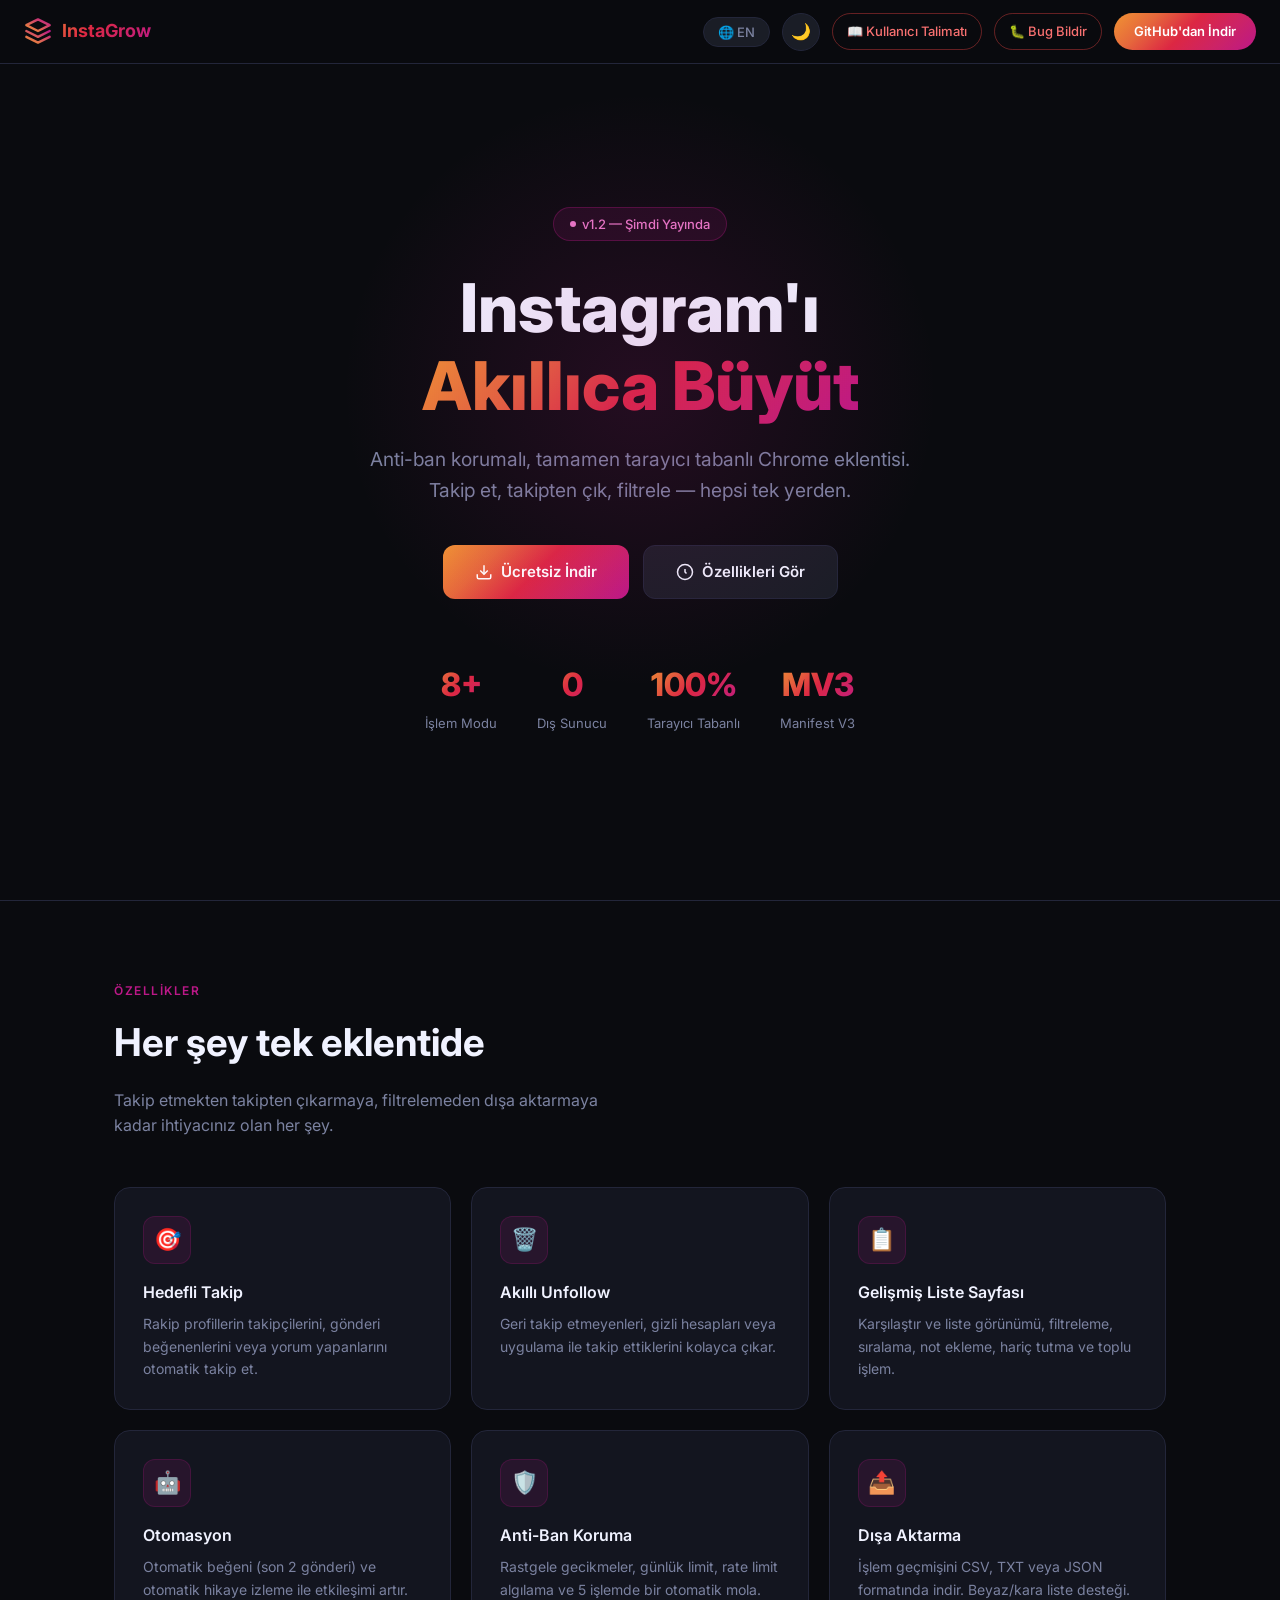
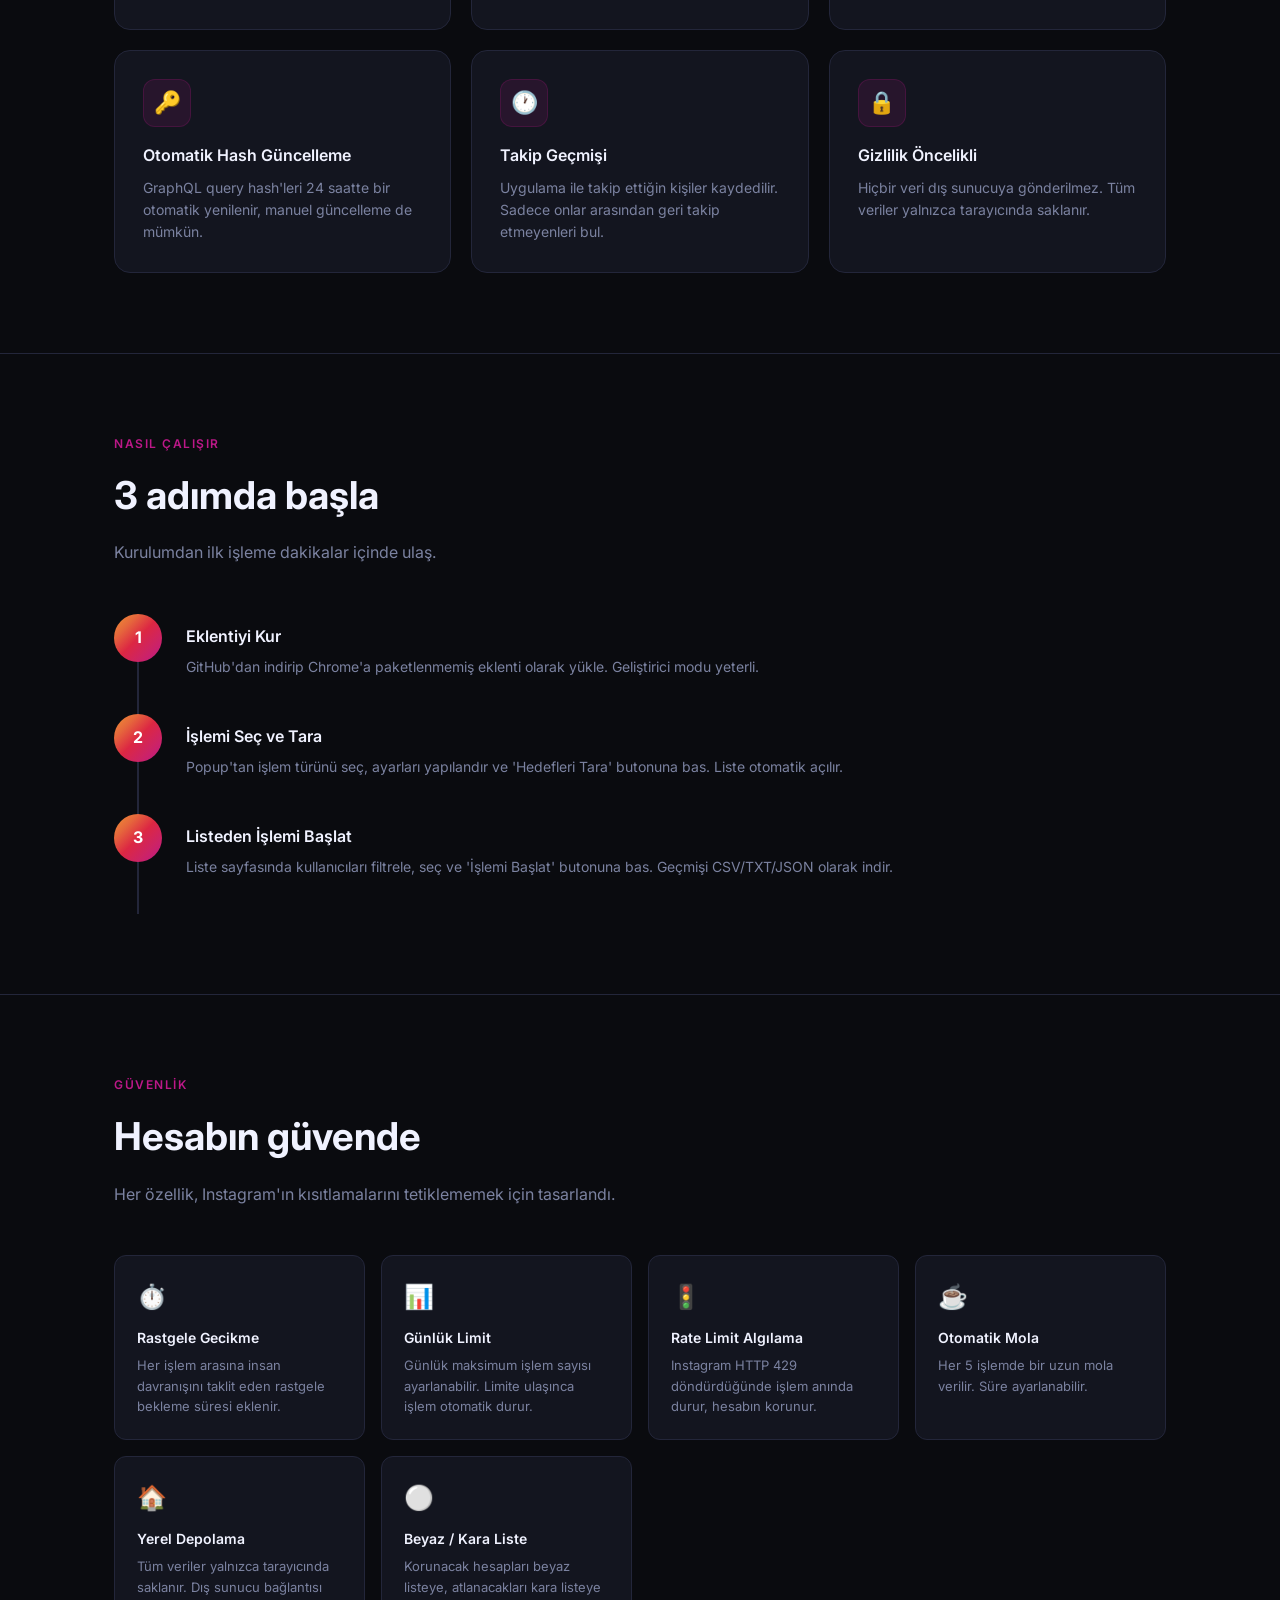
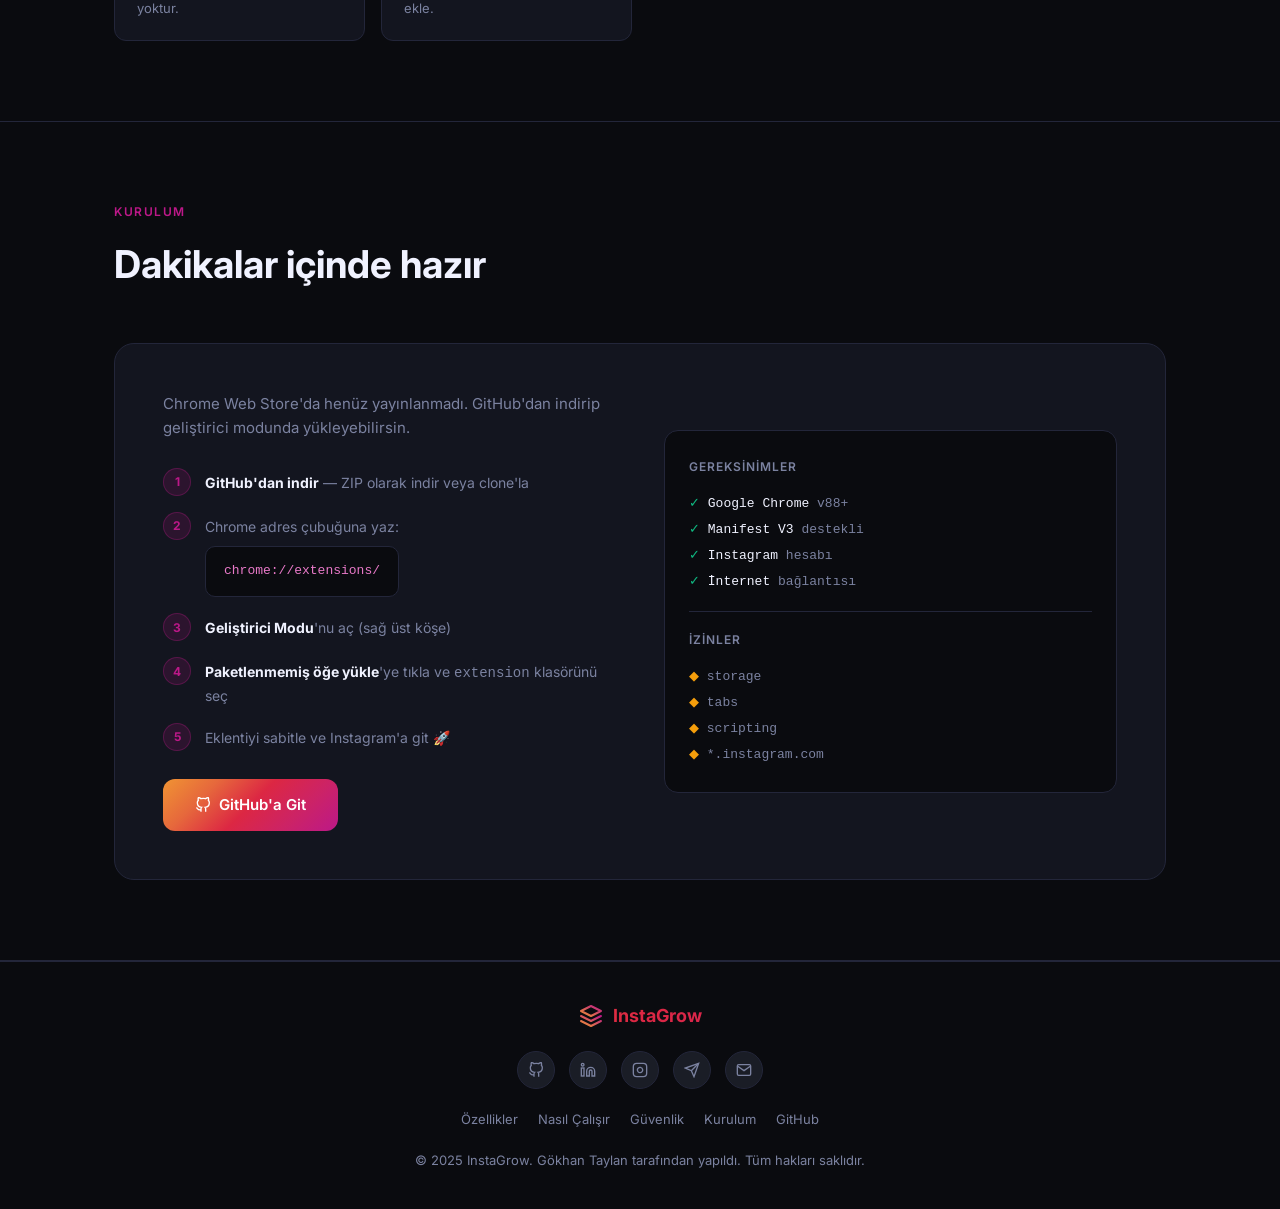
==== pages/index.html @ 7094f522 "feat: v1.2 release — UI refactor, tanıtım sayfası & kılavuz EKLENTI DEĞİŞİKLİKLERİ - "İşlemi Başlat"" ====
<!DOCTYPE html>
<html lang="tr" data-theme="dark">
<head>
  <meta charset="UTF-8">
  <meta name="viewport" content="width=device-width, initial-scale=1.0">
  <title>InstaGrow — All-in-One Instagram Otomasyon Aracı</title>
  <meta name="description" content="Instagram hesabınızı güvenli ve organik olarak büyütün. Anti-ban korumalı Chrome eklentisi.">
  <link rel="preconnect" href="https://fonts.googleapis.com">
  <link href="https://fonts.googleapis.com/css2?family=Inter:wght@300;400;500;600;700;800&display=swap" rel="stylesheet">
  <style>
    :root {
      --bg: #0a0b0f;
      --bg2: #111318;
      --bg3: #1a1d26;
      --border: #23263a;
      --text: #f0f2ff;
      --muted: #7b82a0;
      --accent: #bc1888;
      --accent2: #f09433;
      --grad: linear-gradient(135deg, #f09433 0%, #e6683c 25%, #dc2743 50%, #cc2366 75%, #bc1888 100%);
      --card-bg: #13151f;
      --shadow: 0 8px 40px rgba(0,0,0,0.5);
    }
    [data-theme="light"] {
      --bg: #f5f6fa;
      --bg2: #ffffff;
      --bg3: #eef0f8;
      --border: #dde0f0;
      --text: #0d0f1a;
      --muted: #6b7280;
      --card-bg: #ffffff;
      --shadow: 0 8px 40px rgba(0,0,0,0.08);
    }
    * { box-sizing: border-box; margin: 0; padding: 0; }
    html { scroll-behavior: smooth; }
    body {
      font-family: 'Inter', sans-serif;
      background: var(--bg);
      color: var(--text);
      line-height: 1.6;
      transition: background 0.3s, color 0.3s;
    }
    a { text-decoration: none; color: inherit; }

    /* NAV */
    nav {
      position: fixed; top: 0; left: 0; right: 0; z-index: 100;
      background: rgba(10,11,15,0.85);
      backdrop-filter: blur(16px);
      border-bottom: 1px solid var(--border);
      padding: 0 24px;
      height: 64px;
      display: flex; align-items: center; justify-content: space-between;
      transition: background 0.3s;
    }
    [data-theme="light"] nav { background: rgba(245,246,250,0.9); }
    .nav-logo {
      display: flex; align-items: center; gap: 10px;
      font-size: 18px; font-weight: 700;
      background: var(--grad); -webkit-background-clip: text; -webkit-text-fill-color: transparent;
    }
    .nav-logo svg { flex-shrink: 0; }
    .nav-right { display: flex; align-items: center; gap: 12px; }
    .lang-btn {
      background: var(--bg3); border: 1px solid var(--border);
      color: var(--muted); padding: 6px 14px; border-radius: 20px;
      font-size: 13px; font-weight: 500; cursor: pointer;
      font-family: inherit; transition: all 0.2s;
    }
    .lang-btn:hover { color: var(--text); border-color: var(--accent); }
    .theme-btn {
      background: var(--bg3); border: 1px solid var(--border);
      color: var(--muted); width: 38px; height: 38px; border-radius: 50%;
      display: flex; align-items: center; justify-content: center;
      cursor: pointer; font-size: 16px; transition: all 0.2s;
    }
    .theme-btn:hover { color: var(--text); border-color: var(--accent); }
    .nav-cta {
      background: var(--grad); color: white;
      padding: 8px 20px; border-radius: 20px;
      font-size: 13px; font-weight: 600;
      transition: opacity 0.2s; white-space: nowrap;
    }
    .nav-cta:hover { opacity: 0.85; }
    .btn-bug {
      background: transparent; border: 1px solid rgba(239,68,68,0.4);
      color: #f87171; padding: 7px 14px; border-radius: 20px;
      font-size: 13px; font-weight: 500; white-space: nowrap;
      transition: all 0.2s;
    }
    .btn-bug:hover { background: rgba(239,68,68,0.1); border-color: #f87171; }

    /* HERO */
    .hero {
      min-height: 100vh;
      display: flex; flex-direction: column; align-items: center; justify-content: center;
      text-align: center; padding: 100px 24px 60px;
      position: relative; overflow: hidden;
    }
    .hero-glow {
      position: absolute; top: 10%; left: 50%; transform: translateX(-50%);
      width: 600px; height: 600px; border-radius: 50%;
      background: radial-gradient(circle, rgba(188,24,136,0.15) 0%, transparent 70%);
      pointer-events: none;
    }
    .badge {
      display: inline-flex; align-items: center; gap: 6px;
      background: rgba(188,24,136,0.12); border: 1px solid rgba(188,24,136,0.3);
      color: #e879c8; padding: 6px 16px; border-radius: 20px;
      font-size: 13px; font-weight: 500; margin-bottom: 28px;
    }
    .badge-dot { width: 6px; height: 6px; border-radius: 50%; background: #e879c8; animation: pulse 2s infinite; }
    @keyframes pulse { 0%,100%{opacity:1} 50%{opacity:0.4} }
    h1 {
      font-size: clamp(2.4rem, 6vw, 4.2rem);
      font-weight: 800; line-height: 1.15;
      margin-bottom: 20px; max-width: 800px;
    }
    h1 .grad { background: var(--grad); -webkit-background-clip: text; -webkit-text-fill-color: transparent; }
    .hero-sub {
      font-size: clamp(1rem, 2vw, 1.2rem);
      color: var(--muted); max-width: 560px; margin-bottom: 40px;
    }
    .hero-btns { display: flex; gap: 14px; flex-wrap: wrap; justify-content: center; }
    .btn-primary {
      background: var(--grad); color: white;
      padding: 14px 32px; border-radius: 12px;
      font-size: 15px; font-weight: 600;
      display: inline-flex; align-items: center; gap: 8px;
      transition: transform 0.2s, opacity 0.2s;
    }
    .btn-primary:hover { transform: translateY(-2px); opacity: 0.9; }
    .btn-secondary {
      background: var(--bg3); border: 1px solid var(--border); color: var(--text);
      padding: 14px 32px; border-radius: 12px;
      font-size: 15px; font-weight: 600;
      display: inline-flex; align-items: center; gap: 8px;
      transition: all 0.2s;
    }
    .btn-secondary:hover { border-color: var(--accent); transform: translateY(-2px); }
    .hero-stats {
      display: flex; gap: 40px; margin-top: 60px; flex-wrap: wrap; justify-content: center;
    }
    .stat { text-align: center; }
    .stat-num { font-size: 2rem; font-weight: 800; background: var(--grad); -webkit-background-clip: text; -webkit-text-fill-color: transparent; }
    .stat-label { font-size: 13px; color: var(--muted); margin-top: 2px; }

    /* SECTIONS */
    section { padding: 80px 24px; max-width: 1100px; margin: 0 auto; }
    .section-tag {
      font-size: 12px; font-weight: 600; text-transform: uppercase; letter-spacing: 1.5px;
      color: var(--accent); margin-bottom: 12px;
    }
    .section-title { font-size: clamp(1.6rem, 3vw, 2.4rem); font-weight: 700; margin-bottom: 14px; }
    .section-sub { color: var(--muted); font-size: 1rem; max-width: 520px; }

    /* FEATURES GRID */
    .features-grid {
      display: grid; grid-template-columns: repeat(auto-fit, minmax(300px, 1fr));
      gap: 20px; margin-top: 48px;
    }
    .feature-card {
      background: var(--card-bg); border: 1px solid var(--border);
      border-radius: 16px; padding: 28px;
      transition: border-color 0.2s, transform 0.2s, box-shadow 0.2s;
    }
    .feature-card:hover {
      border-color: var(--accent); transform: translateY(-4px);
      box-shadow: 0 12px 40px rgba(188,24,136,0.12);
    }
    .feature-icon {
      width: 48px; height: 48px; border-radius: 12px;
      background: rgba(188,24,136,0.12); border: 1px solid rgba(188,24,136,0.2);
      display: flex; align-items: center; justify-content: center;
      font-size: 22px; margin-bottom: 16px;
    }
    .feature-title { font-size: 16px; font-weight: 600; margin-bottom: 8px; }
    .feature-desc { font-size: 14px; color: var(--muted); line-height: 1.6; }

    /* HOW IT WORKS */
    .steps { display: flex; flex-direction: column; gap: 0; margin-top: 48px; position: relative; }
    .steps::before {
      content: ''; position: absolute; left: 23px; top: 0; bottom: 0;
      width: 2px; background: var(--border);
    }
    .step { display: flex; gap: 24px; padding-bottom: 36px; position: relative; }
    .step-num {
      width: 48px; height: 48px; border-radius: 50%; flex-shrink: 0;
      background: var(--grad); display: flex; align-items: center; justify-content: center;
      font-weight: 700; font-size: 16px; color: white; position: relative; z-index: 1;
    }
    .step-content { padding-top: 10px; }
    .step-title { font-size: 16px; font-weight: 600; margin-bottom: 6px; }
    .step-desc { font-size: 14px; color: var(--muted); }

    /* SAFETY */
    .safety-grid {
      display: grid; grid-template-columns: repeat(auto-fit, minmax(220px, 1fr));
      gap: 16px; margin-top: 48px;
    }
    .safety-card {
      background: var(--card-bg); border: 1px solid var(--border);
      border-radius: 12px; padding: 22px;
    }
    .safety-card .icon { font-size: 24px; margin-bottom: 10px; }
    .safety-card .title { font-size: 14px; font-weight: 600; margin-bottom: 6px; }
    .safety-card .desc { font-size: 13px; color: var(--muted); }

    /* INSTALL */
    .install-wrap {
      background: var(--card-bg); border: 1px solid var(--border);
      border-radius: 20px; padding: 48px; margin-top: 48px;
      display: grid; grid-template-columns: 1fr 1fr; gap: 48px; align-items: center;
    }
    @media(max-width:700px){ .install-wrap { grid-template-columns: 1fr; padding: 28px; } }
    .install-steps { display: flex; flex-direction: column; gap: 16px; }
    .install-step {
      display: flex; align-items: flex-start; gap: 14px;
    }
    .install-step-num {
      width: 28px; height: 28px; border-radius: 50%; flex-shrink: 0;
      background: rgba(188,24,136,0.15); border: 1px solid rgba(188,24,136,0.3);
      display: flex; align-items: center; justify-content: center;
      font-size: 12px; font-weight: 700; color: var(--accent);
    }
    .install-step-text { font-size: 14px; color: var(--muted); padding-top: 4px; }
    .install-step-text strong { color: var(--text); }
    .code-block {
      background: var(--bg); border: 1px solid var(--border);
      border-radius: 10px; padding: 14px 18px;
      font-family: monospace; font-size: 13px; color: #e879c8;
      margin-top: 8px;
    }

    /* FOOTER */
    footer {
      border-top: 1px solid var(--border);
      padding: 40px 24px; text-align: center;
      color: var(--muted); font-size: 13px;
    }
    .footer-links { display: flex; gap: 20px; justify-content: center; flex-wrap: wrap; margin-bottom: 20px; }
    .footer-links a { color: var(--muted); transition: color 0.2s; }
    .footer-links a:hover { color: var(--accent); }
    .footer-social { display: flex; gap: 14px; justify-content: center; margin-bottom: 20px; }
    .social-icon {
      width: 38px; height: 38px; border-radius: 50%;
      background: var(--bg3); border: 1px solid var(--border);
      display: flex; align-items: center; justify-content: center;
      color: var(--muted); transition: all 0.2s;
    }
    .social-icon:hover { border-color: var(--accent); color: var(--accent); }

    /* DIVIDER */
    .full-divider { border: none; border-top: 1px solid var(--border); margin: 0; }

    @media(max-width:600px){
      .hero-stats { gap: 24px; }
      .nav-cta { display: none; }
      .btn-bug { display: none; }
    }
  </style>
</head>
<body>

<!-- NAV -->
<nav>
  <div class="nav-logo">
    <svg width="28" height="28" viewBox="0 0 24 24" fill="none" stroke="url(#ng)" stroke-width="2" stroke-linecap="round" stroke-linejoin="round">
      <defs>
        <linearGradient id="ng" x1="0%" y1="100%" x2="100%" y2="0%">
          <stop offset="0%" stop-color="#f09433"/>
          <stop offset="100%" stop-color="#bc1888"/>
        </linearGradient>
      </defs>
      <path d="M12 2L2 7l10 5 10-5-10-5z"/>
      <path d="M2 17l10 5 10-5M2 12l10 5 10-5"/>
    </svg>
    InstaGrow
  </div>
  <div class="nav-right">
    <button class="lang-btn" id="langBtn" onclick="toggleLang()">🌐 EN</button>
    <button class="theme-btn" id="themeBtn" onclick="toggleTheme()" title="Tema değiştir">🌙</button>
    <a class="btn-bug" href="guide.html" data-tr="📖 Kullanıcı Talimatı" data-en="📖 User Guide">📖 Kullanıcı Talimatı</a>
    <a class="btn-bug" href="https://github.com/gkhantyln/instagrow/issues/new?template=bug_report.md" target="_blank" data-tr="🐛 Bug Bildir" data-en="🐛 Report Bug">🐛 Bug Bildir</a>
    <a class="nav-cta" href="https://github.com/gkhantyln/instagrow" target="_blank" data-tr="GitHub'dan İndir" data-en="Download on GitHub">GitHub'dan İndir</a>
  </div>
</nav>

<!-- HERO -->
<div class="hero">
  <div class="hero-glow"></div>
  <div class="badge"><span class="badge-dot"></span> <span id="versionBadge" data-tr="Yükleniyor..." data-en="Loading...">Yükleniyor...</span></div>
  <h1>
    <span data-tr="Instagram'ı" data-en="Grow Your">Instagram'ı</span>
    <br><span class="grad" data-tr="Akıllıca Büyüt" data-en="Instagram Smartly">Akıllıca Büyüt</span>
  </h1>
  <p class="hero-sub" data-tr="Anti-ban korumalı, tamamen tarayıcı tabanlı Chrome eklentisi. Takip et, takipten çık, filtrele — hepsi tek yerden." data-en="Anti-ban protected, fully browser-based Chrome extension. Follow, unfollow, filter — all from one place.">
    Anti-ban korumalı, tamamen tarayıcı tabanlı Chrome eklentisi. Takip et, takipten çık, filtrele — hepsi tek yerden.
  </p>
  <div class="hero-btns">
    <a class="btn-primary" href="https://github.com/gkhantyln/instagrow" target="_blank">
      <svg width="18" height="18" viewBox="0 0 24 24" fill="none" stroke="currentColor" stroke-width="2"><path d="M21 15v4a2 2 0 0 1-2 2H5a2 2 0 0 1-2-2v-4"/><polyline points="7 10 12 15 17 10"/><line x1="12" y1="15" x2="12" y2="3"/></svg>
      <span data-tr="Ücretsiz İndir" data-en="Download Free">Ücretsiz İndir</span>
    </a>
    <a class="btn-secondary" href="#features">
      <svg width="18" height="18" viewBox="0 0 24 24" fill="none" stroke="currentColor" stroke-width="2"><circle cx="12" cy="12" r="10"/><polyline points="12 8 12 12 14 14"/></svg>
      <span data-tr="Özellikleri Gör" data-en="See Features">Özellikleri Gör</span>
    </a>
  </div>
  <div class="hero-stats">
    <div class="stat"><div class="stat-num">8+</div><div class="stat-label" data-tr="İşlem Modu" data-en="Action Modes">İşlem Modu</div></div>
    <div class="stat"><div class="stat-num">0</div><div class="stat-label" data-tr="Dış Sunucu" data-en="External Server">Dış Sunucu</div></div>
    <div class="stat"><div class="stat-num">100%</div><div class="stat-label" data-tr="Tarayıcı Tabanlı" data-en="Browser Based">Tarayıcı Tabanlı</div></div>
    <div class="stat"><div class="stat-num">MV3</div><div class="stat-label" data-tr="Manifest V3" data-en="Manifest V3">Manifest V3</div></div>
  </div>
</div>

<hr class="full-divider">

<!-- FEATURES -->
<section id="features">
  <div class="section-tag" data-tr="ÖZELLİKLER" data-en="FEATURES">ÖZELLİKLER</div>
  <div class="section-title" data-tr="Her şey tek eklentide" data-en="Everything in one extension">Her şey tek eklentide</div>
  <p class="section-sub" data-tr="Takip etmekten takipten çıkarmaya, filtrelemeden dışa aktarmaya kadar ihtiyacınız olan her şey." data-en="From following to unfollowing, filtering to exporting — everything you need.">
    Takip etmekten takipten çıkarmaya, filtrelemeden dışa aktarmaya kadar ihtiyacınız olan her şey.
  </p>
  <div class="features-grid">
    <div class="feature-card">
      <div class="feature-icon">🎯</div>
      <div class="feature-title" data-tr="Hedefli Takip" data-en="Targeted Follow">Hedefli Takip</div>
      <div class="feature-desc" data-tr="Rakip profillerin takipçilerini, gönderi beğenenlerini veya yorum yapanlarını otomatik takip et." data-en="Auto-follow followers of competitor profiles, post likers, or commenters.">Rakip profillerin takipçilerini, gönderi beğenenlerini veya yorum yapanlarını otomatik takip et.</div>
    </div>
    <div class="feature-card">
      <div class="feature-icon">🗑️</div>
      <div class="feature-title" data-tr="Akıllı Unfollow" data-en="Smart Unfollow">Akıllı Unfollow</div>
      <div class="feature-desc" data-tr="Geri takip etmeyenleri, gizli hesapları veya uygulama ile takip ettiklerini kolayca çıkar." data-en="Easily remove non-followers, private accounts, or those you followed via the app.">Geri takip etmeyenleri, gizli hesapları veya uygulama ile takip ettiklerini kolayca çıkar.</div>
    </div>
    <div class="feature-card">
      <div class="feature-icon">📋</div>
      <div class="feature-title" data-tr="Gelişmiş Liste Sayfası" data-en="Advanced List Page">Gelişmiş Liste Sayfası</div>
      <div class="feature-desc" data-tr="Karşılaştır ve liste görünümü, filtreleme, sıralama, not ekleme, hariç tutma ve toplu işlem." data-en="Compare & list views, filtering, sorting, notes, exclusions, and bulk actions.">Karşılaştır ve liste görünümü, filtreleme, sıralama, not ekleme, hariç tutma ve toplu işlem.</div>
    </div>
    <div class="feature-card">
      <div class="feature-icon">🤖</div>
      <div class="feature-title" data-tr="Otomasyon" data-en="Automation">Otomasyon</div>
      <div class="feature-desc" data-tr="Otomatik beğeni (son 2 gönderi) ve otomatik hikaye izleme ile etkileşimi artır." data-en="Boost engagement with auto-like (last 2 posts) and auto-story view.">Otomatik beğeni (son 2 gönderi) ve otomatik hikaye izleme ile etkileşimi artır.</div>
    </div>
    <div class="feature-card">
      <div class="feature-icon">🛡️</div>
      <div class="feature-title" data-tr="Anti-Ban Koruma" data-en="Anti-Ban Protection">Anti-Ban Koruma</div>
      <div class="feature-desc" data-tr="Rastgele gecikmeler, günlük limit, rate limit algılama ve 5 işlemde bir otomatik mola." data-en="Random delays, daily limits, rate limit detection, and auto-pause every 5 actions.">Rastgele gecikmeler, günlük limit, rate limit algılama ve 5 işlemde bir otomatik mola.</div>
    </div>
    <div class="feature-card">
      <div class="feature-icon">📤</div>
      <div class="feature-title" data-tr="Dışa Aktarma" data-en="Export">Dışa Aktarma</div>
      <div class="feature-desc" data-tr="İşlem geçmişini CSV, TXT veya JSON formatında indir. Beyaz/kara liste desteği." data-en="Download action history as CSV, TXT, or JSON. Whitelist/blacklist support.">İşlem geçmişini CSV, TXT veya JSON formatında indir. Beyaz/kara liste desteği.</div>
    </div>
    <div class="feature-card">
      <div class="feature-icon">🔑</div>
      <div class="feature-title" data-tr="Otomatik Hash Güncelleme" data-en="Auto Hash Update">Otomatik Hash Güncelleme</div>
      <div class="feature-desc" data-tr="GraphQL query hash'leri 24 saatte bir otomatik yenilenir, manuel güncelleme de mümkün." data-en="GraphQL query hashes auto-refresh every 24h, manual update also available.">GraphQL query hash'leri 24 saatte bir otomatik yenilenir, manuel güncelleme de mümkün.</div>
    </div>
    <div class="feature-card">
      <div class="feature-icon">🕐</div>
      <div class="feature-title" data-tr="Takip Geçmişi" data-en="Follow History">Takip Geçmişi</div>
      <div class="feature-desc" data-tr="Uygulama ile takip ettiğin kişiler kaydedilir. Sadece onlar arasından geri takip etmeyenleri bul." data-en="People you followed via the app are saved. Find non-followers only among them.">Uygulama ile takip ettiğin kişiler kaydedilir. Sadece onlar arasından geri takip etmeyenleri bul.</div>
    </div>
    <div class="feature-card">
      <div class="feature-icon">🔒</div>
      <div class="feature-title" data-tr="Gizlilik Öncelikli" data-en="Privacy First">Gizlilik Öncelikli</div>
      <div class="feature-desc" data-tr="Hiçbir veri dış sunucuya gönderilmez. Tüm veriler yalnızca tarayıcında saklanır." data-en="No data is sent to external servers. All data is stored only in your browser.">Hiçbir veri dış sunucuya gönderilmez. Tüm veriler yalnızca tarayıcında saklanır.</div>
    </div>
  </div>
</section>

<hr class="full-divider">

<!-- HOW IT WORKS -->
<section id="how">
  <div class="section-tag" data-tr="NASIL ÇALIŞIR" data-en="HOW IT WORKS">NASIL ÇALIŞIR</div>
  <div class="section-title" data-tr="3 adımda başla" data-en="Get started in 3 steps">3 adımda başla</div>
  <p class="section-sub" data-tr="Kurulumdan ilk işleme dakikalar içinde ulaş." data-en="From installation to first action in minutes.">Kurulumdan ilk işleme dakikalar içinde ulaş.</p>
  <div class="steps">
    <div class="step">
      <div class="step-num">1</div>
      <div class="step-content">
        <div class="step-title" data-tr="Eklentiyi Kur" data-en="Install the Extension">Eklentiyi Kur</div>
        <div class="step-desc" data-tr="GitHub'dan indirip Chrome'a paketlenmemiş eklenti olarak yükle. Geliştirici modu yeterli." data-en="Download from GitHub and load as an unpacked extension in Chrome. Developer mode is enough.">GitHub'dan indirip Chrome'a paketlenmemiş eklenti olarak yükle. Geliştirici modu yeterli.</div>
      </div>
    </div>
    <div class="step">
      <div class="step-num">2</div>
      <div class="step-content">
        <div class="step-title" data-tr="İşlemi Seç ve Tara" data-en="Select Action & Scan">İşlemi Seç ve Tara</div>
        <div class="step-desc" data-tr="Popup'tan işlem türünü seç, ayarları yapılandır ve 'Hedefleri Tara' butonuna bas. Liste otomatik açılır." data-en="Select action type from popup, configure settings, and press 'Scan Targets'. The list opens automatically.">Popup'tan işlem türünü seç, ayarları yapılandır ve 'Hedefleri Tara' butonuna bas. Liste otomatik açılır.</div>
      </div>
    </div>
    <div class="step">
      <div class="step-num">3</div>
      <div class="step-content">
        <div class="step-title" data-tr="Listeden İşlemi Başlat" data-en="Start Action from List">Listeden İşlemi Başlat</div>
        <div class="step-desc" data-tr="Liste sayfasında kullanıcıları filtrele, seç ve 'İşlemi Başlat' butonuna bas. Geçmişi CSV/TXT/JSON olarak indir." data-en="Filter and select users on the list page, then press 'Start Action'. Download history as CSV/TXT/JSON.">Liste sayfasında kullanıcıları filtrele, seç ve 'İşlemi Başlat' butonuna bas. Geçmişi CSV/TXT/JSON olarak indir.</div>
      </div>
    </div>
  </div>
</section>

<hr class="full-divider">

<!-- SAFETY -->
<section id="safety">
  <div class="section-tag" data-tr="GÜVENLİK" data-en="SAFETY">GÜVENLİK</div>
  <div class="section-title" data-tr="Hesabın güvende" data-en="Your account is safe">Hesabın güvende</div>
  <p class="section-sub" data-tr="Her özellik, Instagram'ın kısıtlamalarını tetiklememek için tasarlandı." data-en="Every feature is designed to avoid triggering Instagram's restrictions.">Her özellik, Instagram'ın kısıtlamalarını tetiklememek için tasarlandı.</p>
  <div class="safety-grid">
    <div class="safety-card">
      <div class="icon">⏱️</div>
      <div class="title" data-tr="Rastgele Gecikme" data-en="Random Delay">Rastgele Gecikme</div>
      <div class="desc" data-tr="Her işlem arasına insan davranışını taklit eden rastgele bekleme süresi eklenir." data-en="Random wait time mimicking human behavior is added between each action.">Her işlem arasına insan davranışını taklit eden rastgele bekleme süresi eklenir.</div>
    </div>
    <div class="safety-card">
      <div class="icon">📊</div>
      <div class="title" data-tr="Günlük Limit" data-en="Daily Limit">Günlük Limit</div>
      <div class="desc" data-tr="Günlük maksimum işlem sayısı ayarlanabilir. Limite ulaşınca işlem otomatik durur." data-en="Daily maximum action count is configurable. Stops automatically when limit is reached.">Günlük maksimum işlem sayısı ayarlanabilir. Limite ulaşınca işlem otomatik durur.</div>
    </div>
    <div class="safety-card">
      <div class="icon">🚦</div>
      <div class="title" data-tr="Rate Limit Algılama" data-en="Rate Limit Detection">Rate Limit Algılama</div>
      <div class="desc" data-tr="Instagram HTTP 429 döndürdüğünde işlem anında durur, hesabın korunur." data-en="When Instagram returns HTTP 429, the action stops immediately to protect your account.">Instagram HTTP 429 döndürdüğünde işlem anında durur, hesabın korunur.</div>
    </div>
    <div class="safety-card">
      <div class="icon">☕</div>
      <div class="title" data-tr="Otomatik Mola" data-en="Auto Pause">Otomatik Mola</div>
      <div class="desc" data-tr="Her 5 işlemde bir uzun mola verilir. Süre ayarlanabilir." data-en="A long pause is taken every 5 actions. Duration is configurable.">Her 5 işlemde bir uzun mola verilir. Süre ayarlanabilir.</div>
    </div>
    <div class="safety-card">
      <div class="icon">🏠</div>
      <div class="title" data-tr="Yerel Depolama" data-en="Local Storage">Yerel Depolama</div>
      <div class="desc" data-tr="Tüm veriler yalnızca tarayıcında saklanır. Dış sunucu bağlantısı yoktur." data-en="All data is stored only in your browser. No external server connection.">Tüm veriler yalnızca tarayıcında saklanır. Dış sunucu bağlantısı yoktur.</div>
    </div>
    <div class="safety-card">
      <div class="icon">⚪</div>
      <div class="title" data-tr="Beyaz / Kara Liste" data-en="White / Black List">Beyaz / Kara Liste</div>
      <div class="desc" data-tr="Korunacak hesapları beyaz listeye, atlanacakları kara listeye ekle." data-en="Add accounts to protect to the whitelist, and accounts to skip to the blacklist.">Korunacak hesapları beyaz listeye, atlanacakları kara listeye ekle.</div>
    </div>
  </div>
</section>

<hr class="full-divider">

<!-- INSTALL -->
<section id="install">
  <div class="section-tag" data-tr="KURULUM" data-en="INSTALLATION">KURULUM</div>
  <div class="section-title" data-tr="Dakikalar içinde hazır" data-en="Ready in minutes">Dakikalar içinde hazır</div>
  <div class="install-wrap">
    <div>
      <p style="color:var(--muted);font-size:15px;margin-bottom:28px;" data-tr="Chrome Web Store'da henüz yayınlanmadı. GitHub'dan indirip geliştirici modunda yükleyebilirsin." data-en="Not yet published on Chrome Web Store. Download from GitHub and load in developer mode.">
        Chrome Web Store'da henüz yayınlanmadı. GitHub'dan indirip geliştirici modunda yükleyebilirsin.
      </p>
      <div class="install-steps">
        <div class="install-step">
          <div class="install-step-num">1</div>
          <div class="install-step-text" data-tr="<strong>GitHub'dan indir</strong> — ZIP olarak indir veya clone'la" data-en="<strong>Download from GitHub</strong> — Download as ZIP or clone"><strong>GitHub'dan indir</strong> — ZIP olarak indir veya clone'la</div>
        </div>
        <div class="install-step">
          <div class="install-step-num">2</div>
          <div class="install-step-text">
            <span data-tr="Chrome adres çubuğuna yaz:" data-en="Type in Chrome address bar:">Chrome adres çubuğuna yaz:</span>
            <div class="code-block">chrome://extensions/</div>
          </div>
        </div>
        <div class="install-step">
          <div class="install-step-num">3</div>
          <div class="install-step-text" data-tr="<strong>Geliştirici Modu</strong>'nu aç (sağ üst köşe)" data-en="Enable <strong>Developer Mode</strong> (top right corner)"><strong>Geliştirici Modu</strong>'nu aç (sağ üst köşe)</div>
        </div>
        <div class="install-step">
          <div class="install-step-num">4</div>
          <div class="install-step-text" data-tr="<strong>Paketlenmemiş öğe yükle</strong>'ye tıkla ve <code>extension</code> klasörünü seç" data-en="Click <strong>Load unpacked</strong> and select the <code>extension</code> folder"><strong>Paketlenmemiş öğe yükle</strong>'ye tıkla ve <code>extension</code> klasörünü seç</div>
        </div>
        <div class="install-step">
          <div class="install-step-num">5</div>
          <div class="install-step-text" data-tr="Eklentiyi sabitle ve Instagram'a git 🚀" data-en="Pin the extension and go to Instagram 🚀">Eklentiyi sabitle ve Instagram'a git 🚀</div>
        </div>
      </div>
      <a class="btn-primary" href="https://github.com/gkhantyln/instagrow" target="_blank" style="margin-top:28px;display:inline-flex;">
        <svg width="16" height="16" viewBox="0 0 24 24" fill="none" stroke="currentColor" stroke-width="2"><path d="M9 19c-5 1.5-5-2.5-7-3m14 6v-3.87a3.37 3.37 0 0 0-.94-2.61c3.14-.35 6.44-1.54 6.44-7A5.44 5.44 0 0 0 20 4.77 5.07 5.07 0 0 0 19.91 1S18.73.65 16 2.48a13.38 13.38 0 0 0-7 0C6.27.65 5.09 1 5.09 1A5.07 5.07 0 0 0 5 4.77a5.44 5.44 0 0 0-1.5 3.78c0 5.42 3.3 6.61 6.44 7A3.37 3.37 0 0 0 9 18.13V22"/></svg>
        <span data-tr="GitHub'a Git" data-en="Go to GitHub">GitHub'a Git</span>
      </a>
    </div>
    <div>
      <div style="background:var(--bg);border:1px solid var(--border);border-radius:14px;padding:24px;font-family:monospace;font-size:13px;line-height:2;">
        <div style="color:var(--muted);margin-bottom:12px;font-family:'Inter',sans-serif;font-size:12px;font-weight:600;text-transform:uppercase;letter-spacing:1px;" data-tr="Gereksinimler" data-en="Requirements">Gereksinimler</div>
        <div><span style="color:#10b981;">✓</span> <span style="color:var(--text);">Google Chrome</span> <span style="color:var(--muted);">v88+</span></div>
        <div><span style="color:#10b981;">✓</span> <span style="color:var(--text);">Manifest V3</span> <span style="color:var(--muted);">destekli</span></div>
        <div><span style="color:#10b981;">✓</span> <span style="color:var(--text);">Instagram</span> <span style="color:var(--muted);">hesabı</span></div>
        <div><span style="color:#10b981;">✓</span> <span style="color:var(--text);">İnternet</span> <span style="color:var(--muted);">bağlantısı</span></div>
        <div style="margin-top:16px;padding-top:16px;border-top:1px solid var(--border);">
          <div style="color:var(--muted);font-family:'Inter',sans-serif;font-size:12px;font-weight:600;text-transform:uppercase;letter-spacing:1px;margin-bottom:12px;" data-tr="İzinler" data-en="Permissions">İzinler</div>
          <div><span style="color:#f59e0b;">◆</span> <span style="color:var(--muted);">storage</span></div>
          <div><span style="color:#f59e0b;">◆</span> <span style="color:var(--muted);">tabs</span></div>
          <div><span style="color:#f59e0b;">◆</span> <span style="color:var(--muted);">scripting</span></div>
          <div><span style="color:#f59e0b;">◆</span> <span style="color:var(--muted);">*.instagram.com</span></div>
        </div>
      </div>
    </div>
  </div>
</section>

<hr class="full-divider">

<!-- FOOTER -->
<footer>
  <div class="nav-logo" style="justify-content:center;margin-bottom:20px;">
    <svg width="24" height="24" viewBox="0 0 24 24" fill="none" stroke="url(#nf)" stroke-width="2" stroke-linecap="round" stroke-linejoin="round">
      <defs>
        <linearGradient id="nf" x1="0%" y1="100%" x2="100%" y2="0%">
          <stop offset="0%" stop-color="#f09433"/>
          <stop offset="100%" stop-color="#bc1888"/>
        </linearGradient>
      </defs>
      <path d="M12 2L2 7l10 5 10-5-10-5z"/>
      <path d="M2 17l10 5 10-5M2 12l10 5 10-5"/>
    </svg>
    InstaGrow
  </div>
  <div class="footer-social">
    <a class="social-icon" href="https://github.com/gkhantyln" target="_blank" title="GitHub">
      <svg width="16" height="16" viewBox="0 0 24 24" fill="none" stroke="currentColor" stroke-width="2"><path d="M9 19c-5 1.5-5-2.5-7-3m14 6v-3.87a3.37 3.37 0 0 0-.94-2.61c3.14-.35 6.44-1.54 6.44-7A5.44 5.44 0 0 0 20 4.77 5.07 5.07 0 0 0 19.91 1S18.73.65 16 2.48a13.38 13.38 0 0 0-7 0C6.27.65 5.09 1 5.09 1A5.07 5.07 0 0 0 5 4.77a5.44 5.44 0 0 0-1.5 3.78c0 5.42 3.3 6.61 6.44 7A3.37 3.37 0 0 0 9 18.13V22"/></svg>
    </a>
    <a class="social-icon" href="https://www.linkedin.com/in/gkhantyln/" target="_blank" title="LinkedIn">
      <svg width="16" height="16" viewBox="0 0 24 24" fill="none" stroke="currentColor" stroke-width="2"><path d="M16 8a6 6 0 0 1 6 6v7h-4v-7a2 2 0 0 0-2-2 2 2 0 0 0-2 2v7h-4v-7a6 6 0 0 1 6-6z"/><rect x="2" y="9" width="4" height="12"/><circle cx="4" cy="4" r="2"/></svg>
    </a>
    <a class="social-icon" href="https://www.instagram.com/ayzvisionstudio/" target="_blank" title="Instagram">
      <svg width="16" height="16" viewBox="0 0 24 24" fill="none" stroke="currentColor" stroke-width="2"><rect x="2" y="2" width="20" height="20" rx="5" ry="5"/><path d="M16 11.37A4 4 0 1 1 12.63 8 4 4 0 0 1 16 11.37z"/><line x1="17.5" y1="6.5" x2="17.51" y2="6.5"/></svg>
    </a>
    <a class="social-icon" href="https://t.me/llcoder" target="_blank" title="Telegram">
      <svg width="16" height="16" viewBox="0 0 24 24" fill="none" stroke="currentColor" stroke-width="2"><line x1="22" y1="2" x2="11" y2="13"/><polygon points="22 2 15 22 11 13 2 9 22 2"/></svg>
    </a>
    <a class="social-icon" href="mailto:tylngkhn@gmail.com" title="Email">
      <svg width="16" height="16" viewBox="0 0 24 24" fill="none" stroke="currentColor" stroke-width="2"><path d="M4 4h16c1.1 0 2 .9 2 2v12c0 1.1-.9 2-2 2H4c-1.1 0-2-.9-2-2V6c0-1.1.9-2 2-2z"/><polyline points="22,6 12,13 2,6"/></svg>
    </a>
  </div>
  <div class="footer-links">
    <a href="#features" data-tr="Özellikler" data-en="Features">Özellikler</a>
    <a href="#how" data-tr="Nasıl Çalışır" data-en="How It Works">Nasıl Çalışır</a>
    <a href="#safety" data-tr="Güvenlik" data-en="Safety">Güvenlik</a>
    <a href="#install" data-tr="Kurulum" data-en="Installation">Kurulum</a>
    <a href="https://github.com/gkhantyln/instagrow" target="_blank">GitHub</a>
  </div>
  <p data-tr="© 2025 InstaGrow. Gökhan Taylan tarafından yapıldı. Tüm hakları saklıdır." data-en="© 2025 InstaGrow. Made by Gökhan Taylan. All rights reserved.">© 2025 InstaGrow. Gökhan Taylan tarafından yapıldı. Tüm hakları saklıdır.</p>
</footer>

<script>
  // THEME
  function toggleTheme() {
    const html = document.documentElement;
    const isDark = html.getAttribute('data-theme') === 'dark';
    html.setAttribute('data-theme', isDark ? 'light' : 'dark');
    document.getElementById('themeBtn').textContent = isDark ? '🌙' : '☀️';
    localStorage.setItem('theme', isDark ? 'light' : 'dark');
  }

  // LANG
  let currentLang = localStorage.getItem('lang') || 'tr';

  function toggleLang() {
    currentLang = currentLang === 'tr' ? 'en' : 'tr';
    localStorage.setItem('lang', currentLang);
    applyLang();
  }

  function applyLang() {
    document.getElementById('langBtn').textContent = currentLang === 'tr' ? '🌐 EN' : '🌐 TR';
    document.querySelectorAll('[data-tr]').forEach(el => {
      const val = el.getAttribute('data-' + currentLang);
      if (val) el.innerHTML = val;
    });
    document.documentElement.lang = currentLang;
    document.title = currentLang === 'tr'
      ? 'InstaGrow — All-in-One Instagram Otomasyon Aracı'
      : 'InstaGrow — All-in-One Instagram Automation Tool';
  }

  // GITHUB RELEASE VERSION
  async function fetchLatestVersion() {
    const el = document.getElementById('versionBadge');
    try {
      const res = await fetch('https://api.github.com/repos/gkhantyln/instagrow/releases/latest');
      if (!res.ok) throw new Error();
      const data = await res.json();
      const tag = data.tag_name || '';
      // tag_name genellikle "v1.2.0" veya "1.2.0" formatında gelir
      const version = tag.startsWith('v') ? tag : 'v' + tag;
      el.setAttribute('data-tr', `${version} — Şimdi Yayında`);
      el.setAttribute('data-en', `${version} — Now Live`);
      el.textContent = currentLang === 'tr' ? `${version} — Şimdi Yayında` : `${version} — Now Live`;
    } catch {
      // Release yoksa manifest.json'dan fallback
      try {
        const res = await fetch('https://raw.githubusercontent.com/gkhantyln/instagrow/main/extension/manifest.json');
        if (!res.ok) throw new Error();
        const data = await res.json();
        const version = 'v' + (data.version || '1.2.0');
        el.setAttribute('data-tr', `${version} — Şimdi Yayında`);
        el.setAttribute('data-en', `${version} — Now Live`);
        el.textContent = currentLang === 'tr' ? `${version} — Şimdi Yayında` : `${version} — Now Live`;
      } catch {
        el.setAttribute('data-tr', 'v1.2 — Şimdi Yayında');
        el.setAttribute('data-en', 'v1.2 — Now Live');
        el.textContent = currentLang === 'tr' ? 'v1.2 — Şimdi Yayında' : 'v1.2 — Now Live';
      }
    }
  }

  // INIT
  (function init() {
    const savedTheme = localStorage.getItem('theme') || 'dark';
    document.documentElement.setAttribute('data-theme', savedTheme);
    document.getElementById('themeBtn').textContent = savedTheme === 'dark' ? '🌙' : '☀️';
    applyLang();
    fetchLatestVersion();
  })();

  // SMOOTH NAV ACTIVE
  const sections = document.querySelectorAll('section[id]');
  window.addEventListener('scroll', () => {
    let current = '';
    sections.forEach(s => { if (window.scrollY >= s.offsetTop - 80) current = s.id; });
  });
</script>
</body>
</html>
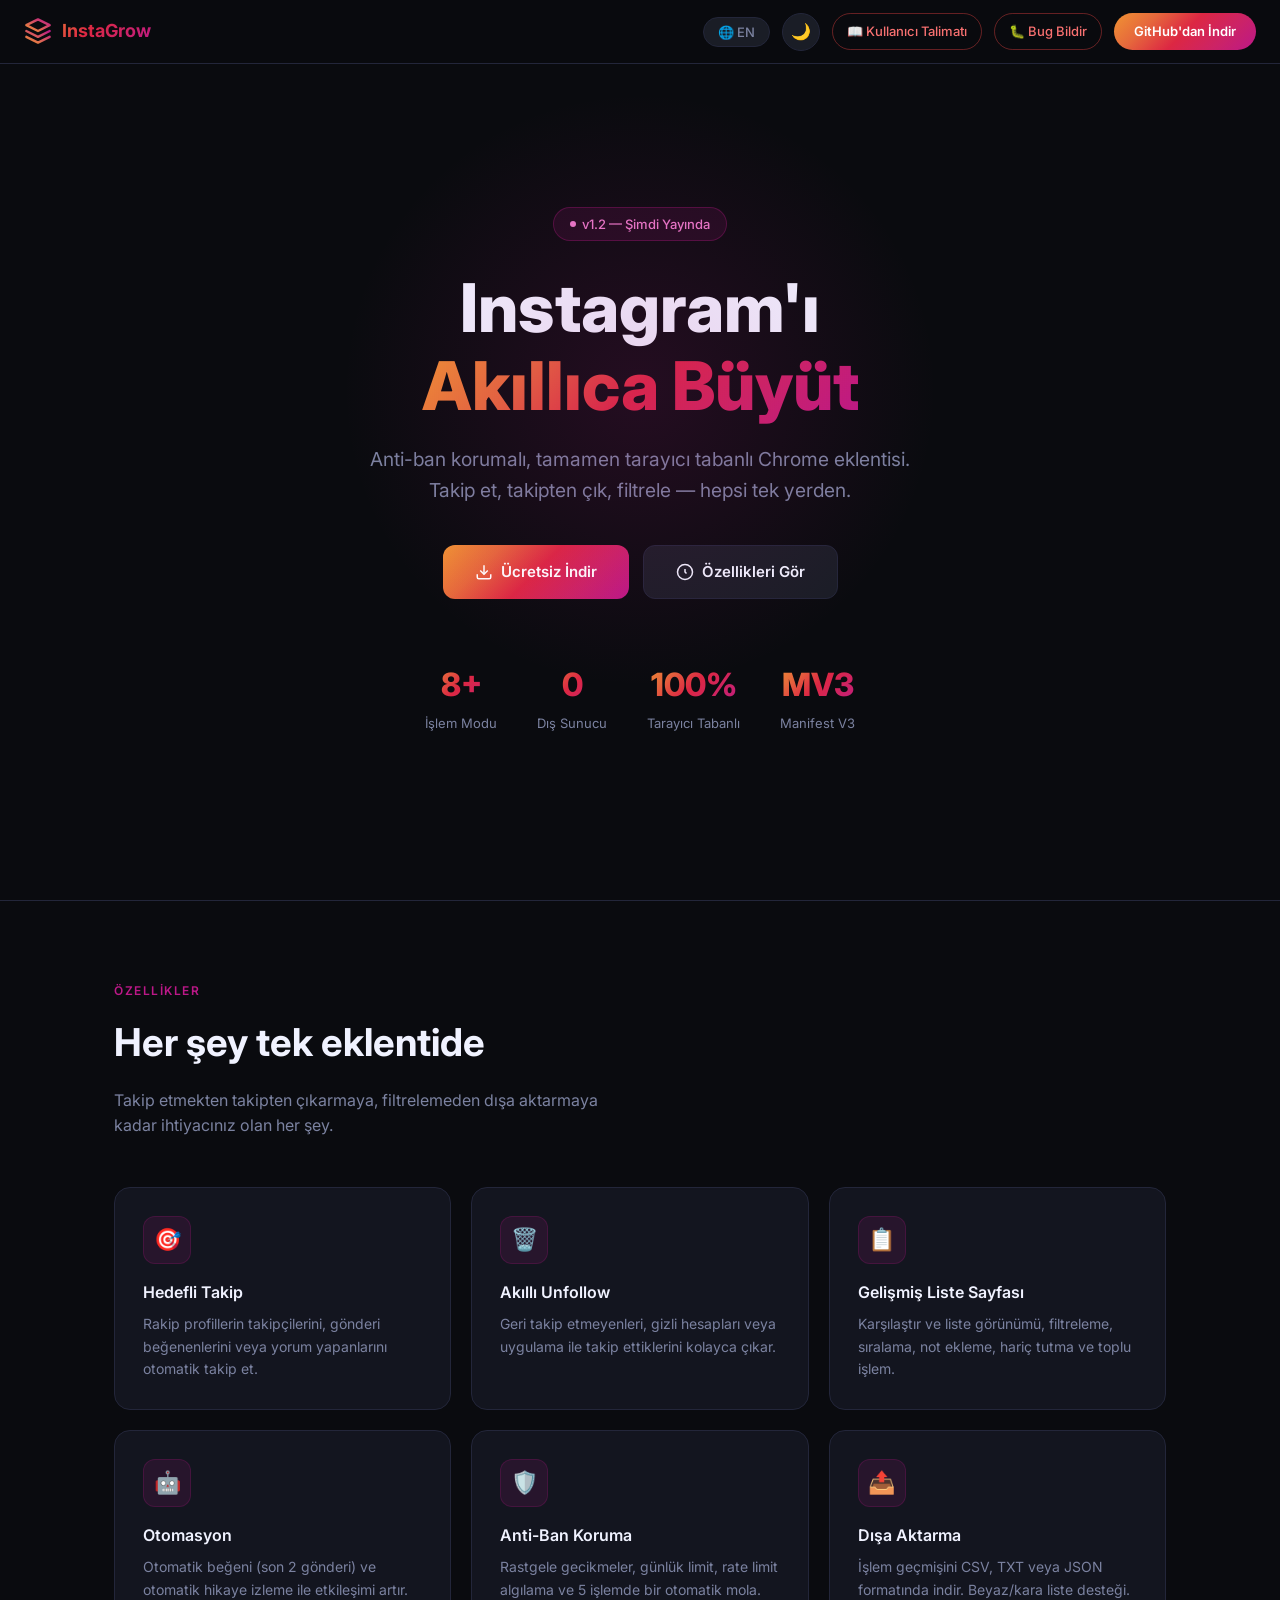
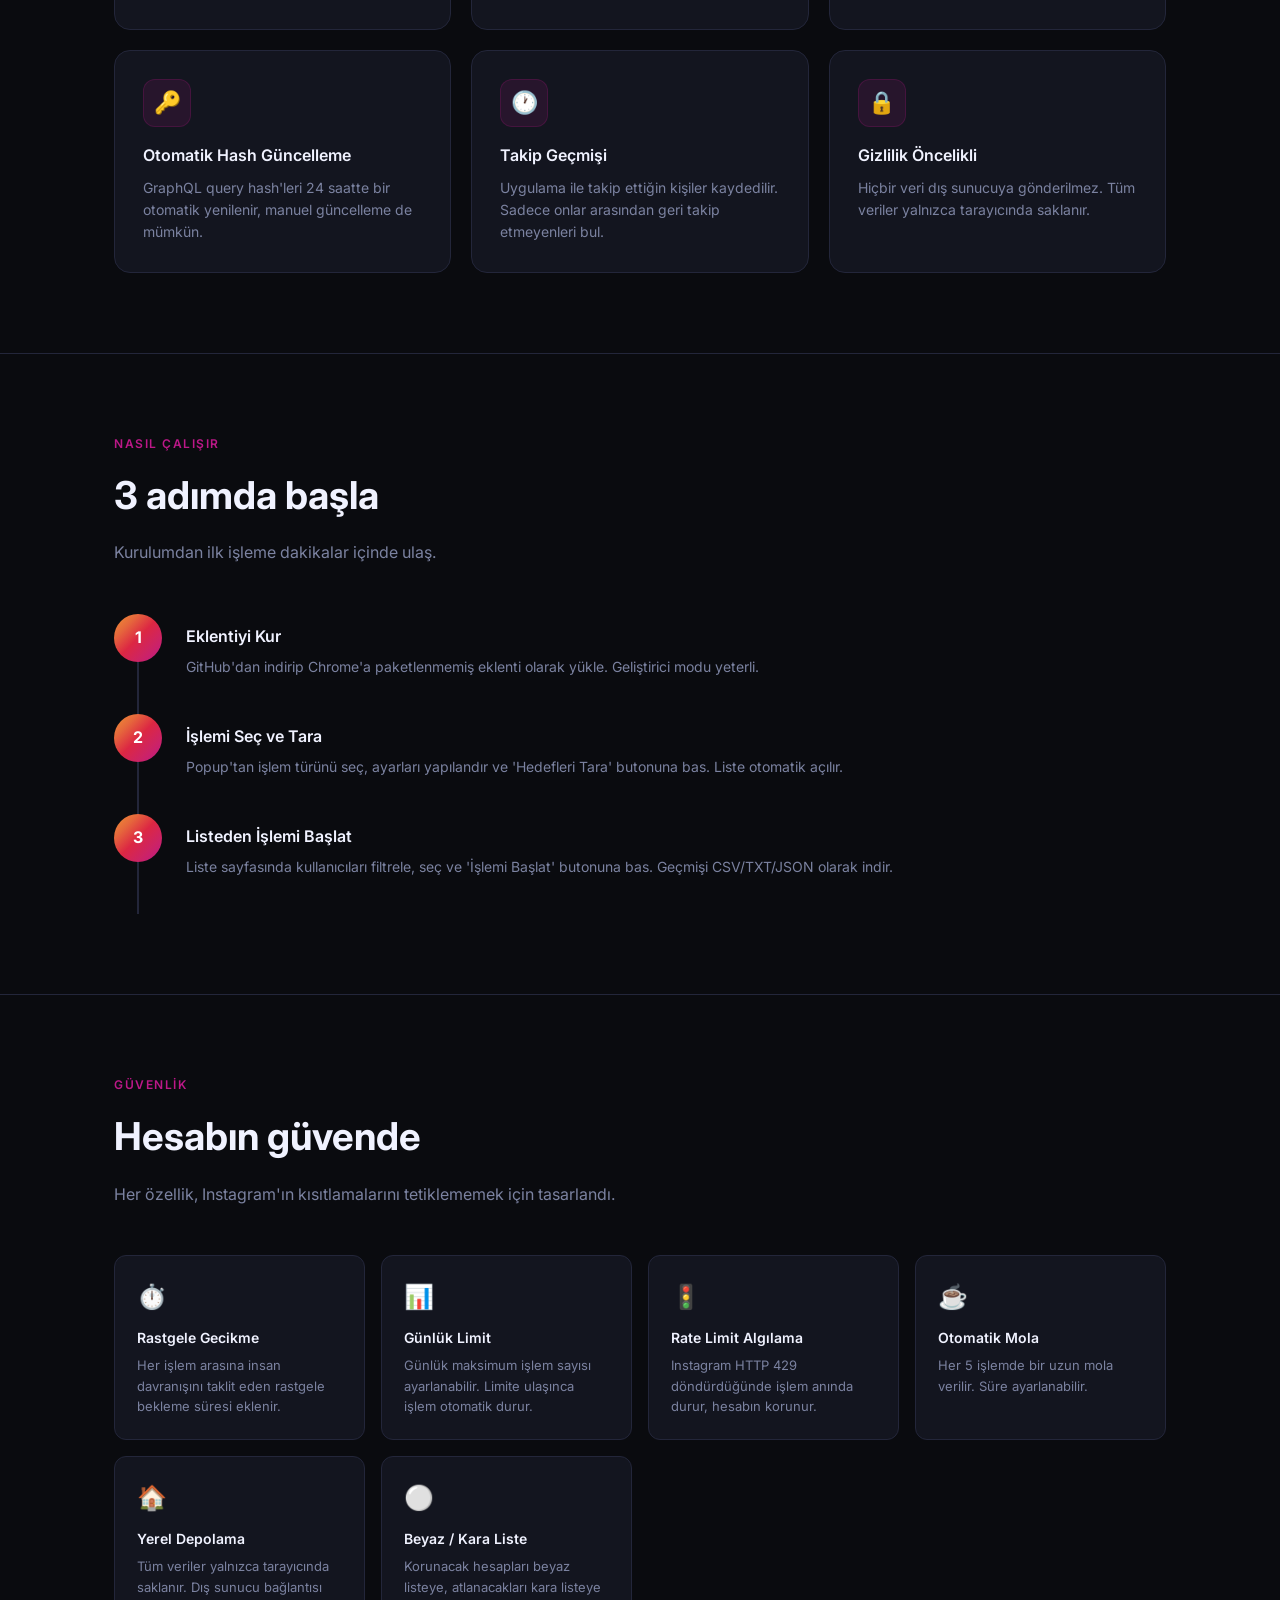
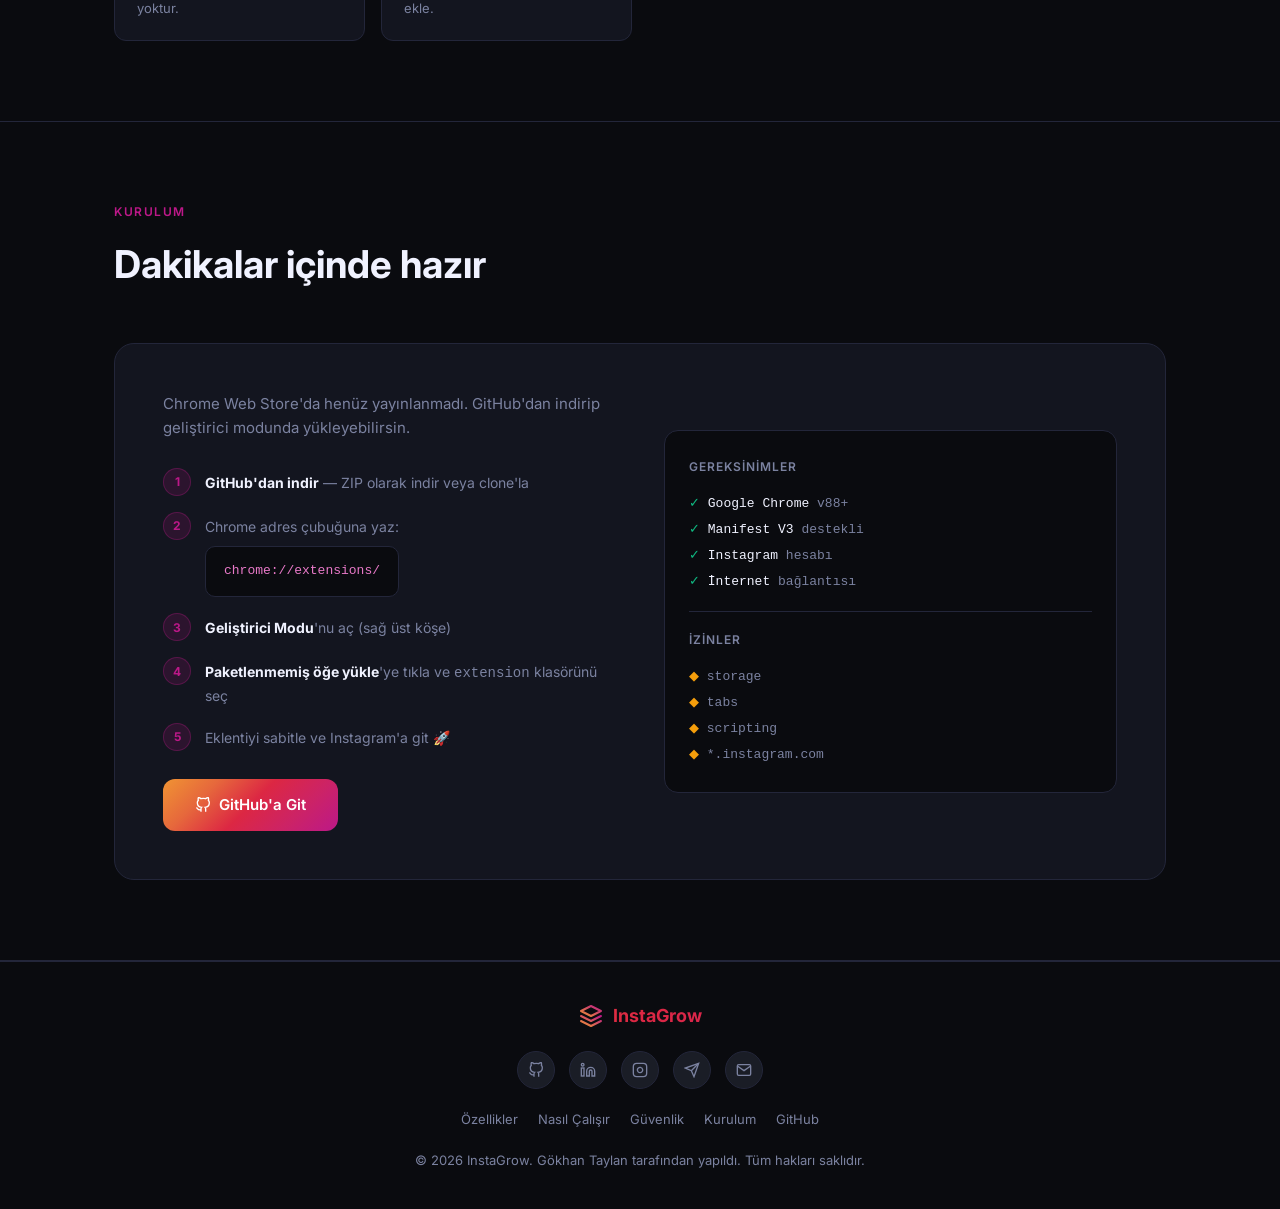
==== commit 54e79901: "html update! 2026 footer" ====
--- a/pages/index.html
+++ b/pages/index.html
@@ -547,7 +547,7 @@
     <a href="#install" data-tr="Kurulum" data-en="Installation">Kurulum</a>
     <a href="https://github.com/gkhantyln/instagrow" target="_blank">GitHub</a>
   </div>
-  <p data-tr="© 2025 InstaGrow. Gökhan Taylan tarafından yapıldı. Tüm hakları saklıdır." data-en="© 2025 InstaGrow. Made by Gökhan Taylan. All rights reserved.">© 2025 InstaGrow. Gökhan Taylan tarafından yapıldı. Tüm hakları saklıdır.</p>
+  <p data-tr="© 2026 InstaGrow. Gökhan Taylan tarafından yapıldı. Tüm hakları saklıdır." data-en="© 2025 InstaGrow. Made by Gökhan Taylan. All rights reserved.">© 2025 InstaGrow. Gökhan Taylan tarafından yapıldı. Tüm hakları saklıdır.</p>
 </footer>
 
 <script>
